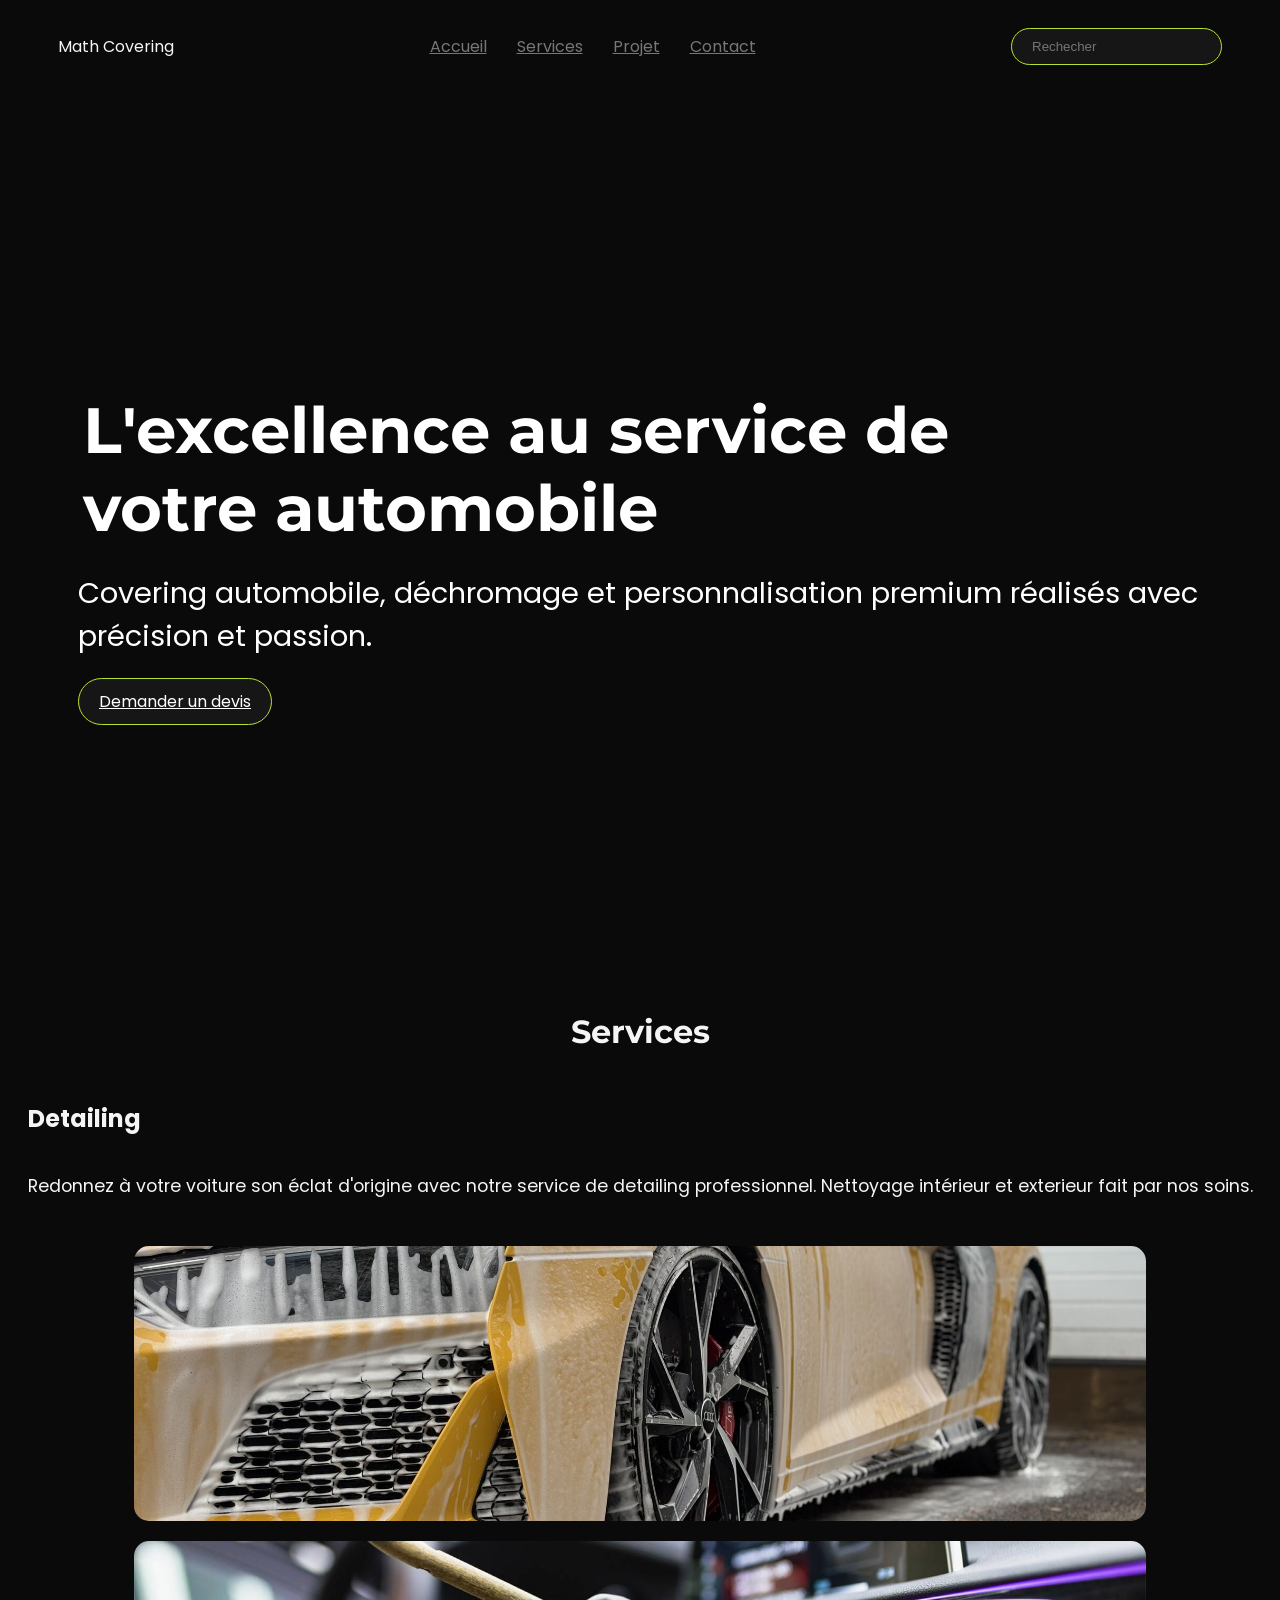
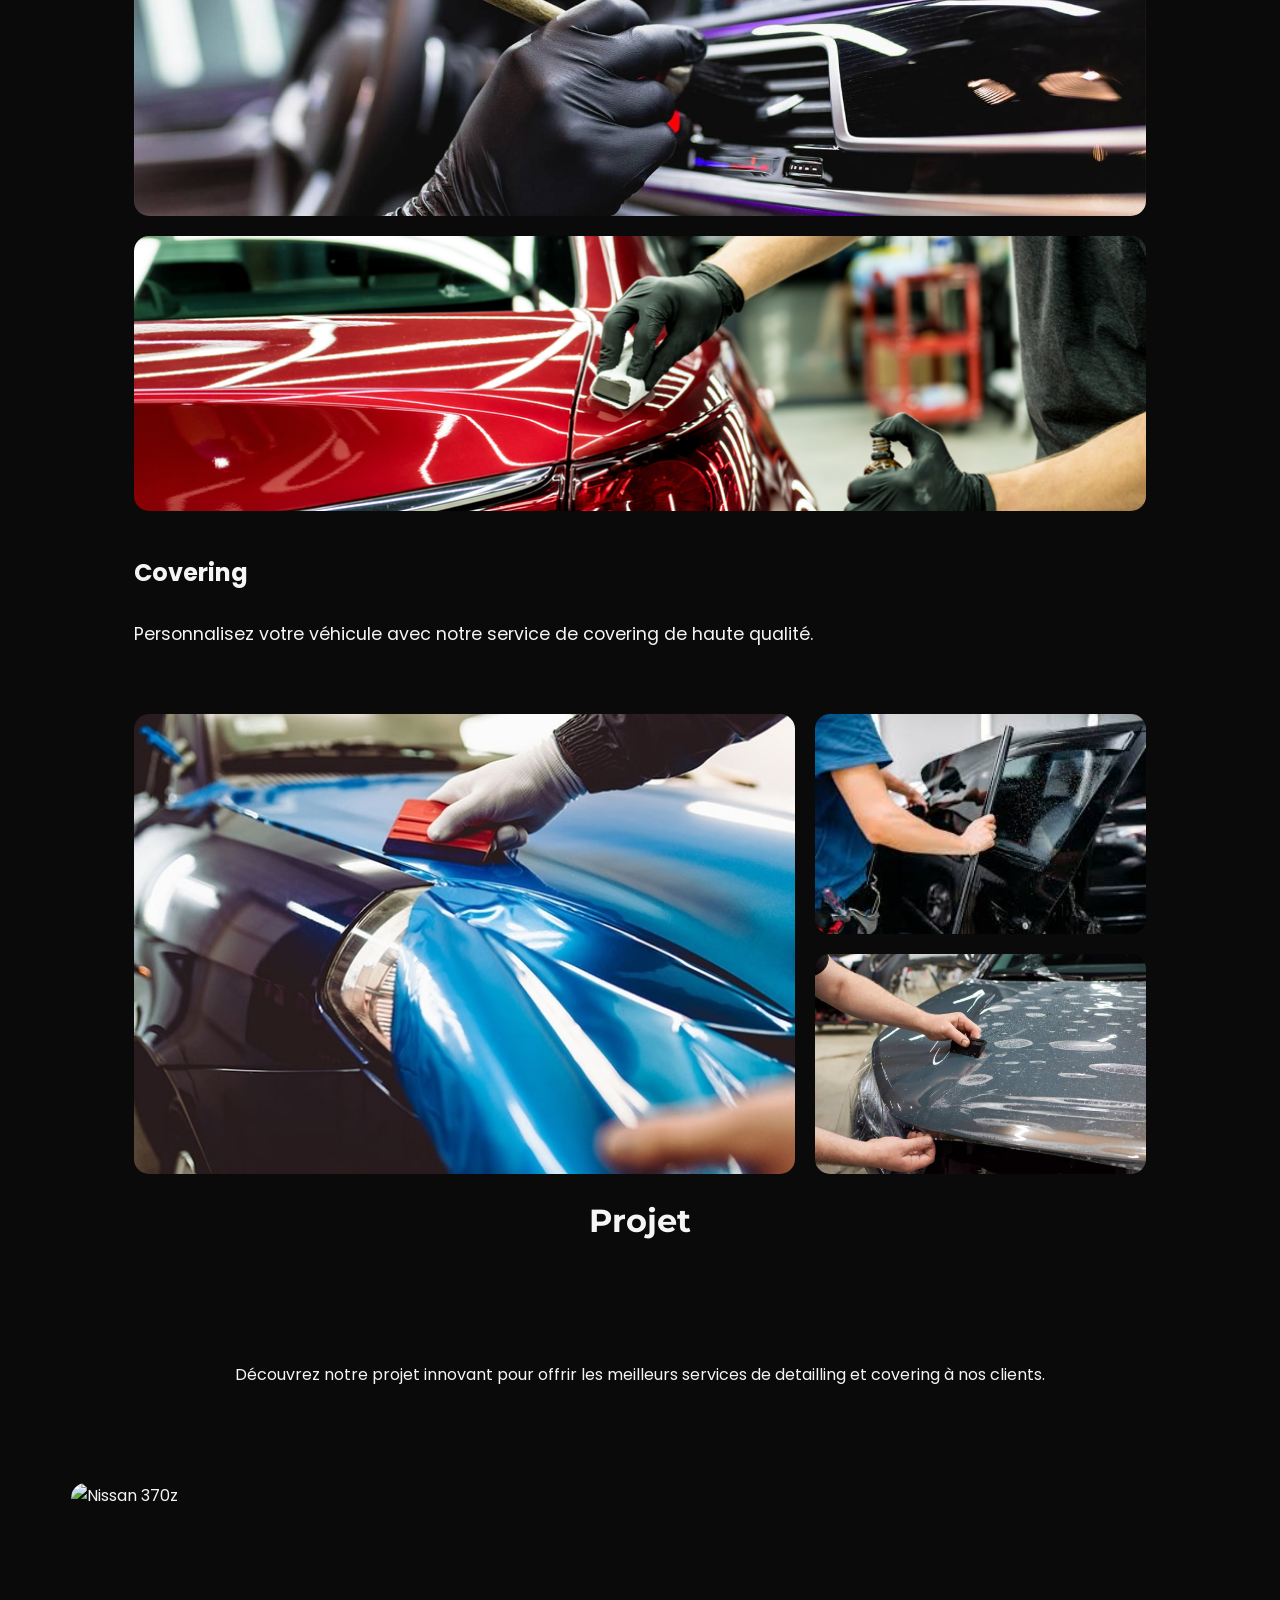
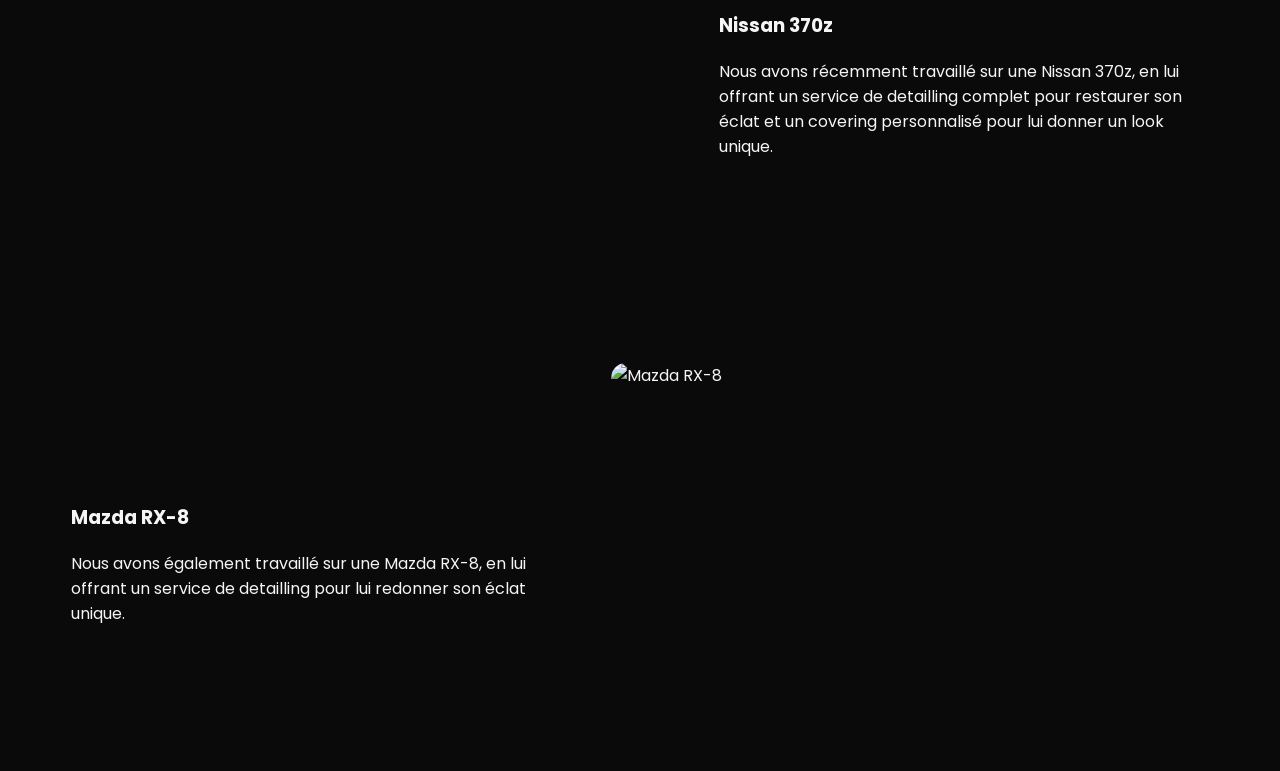
==== index.html @ cb493391 "Add files via upload" ====
<!DOCTYPE html>
<html lang="fr">
<head>
    <meta charset="UTF-8">
    <meta name="viewport" content="width=device-width, initial-scale=1.0">

    <title>Math Covering</title>

    <!-- Police Montserrat -->
    <link rel="preconnect" href="https://fonts.googleapis.com">
    <link rel="preconnect" href="https://fonts.gstatic.com" crossorigin>
    <link href="https://fonts.googleapis.com/css2?family=Manrope:wght@200..800&family=Montserrat:ital,wght@0,100..900;1,100..900&family=Orbitron:wght@400..900&family=Poppins:ital,wght@0,100;0,200;0,300;0,400;0,500;0,600;0,700;0,800;0,900;1,100;1,200;1,300;1,400;1,500;1,600;1,700;1,800;1,900&display=swap" rel="stylesheet">

    <!-- Police Poppins -->
     <link rel="preconnect" href="https://fonts.googleapis.com">
    <link rel="preconnect" href="https://fonts.gstatic.com" crossorigin>
    <link href="https://fonts.googleapis.com/css2?family=Manrope:wght@200..800&family=Montserrat:ital,wght@0,100..900;1,100..900&family=Orbitron:wght@400..900&family=Poppins:ital,wght@0,100;0,200;0,300;0,400;0,500;0,600;0,700;0,800;0,900;1,100;1,200;1,300;1,400;1,500;1,600;1,700;1,800;1,900&display=swap" rel="stylesheet">

    <link rel="stylesheet" href="style.css">
</head>

<body>
    <header class="header">
        <div class="logo">Math Covering</div>
        
        <nav class="menu">
            <a href="#index">Accueil</a>
            <a href="#services">Services</a>
            <a href="#project">Projet</a>
            <a href="../Math_cov/contact/contact.html">Contact</a>
        </nav>

        <div class="search">
            <input type="text" placeholder="Rechecher">
        </div>
    </header>

    <main>
        <section class="presentation">

            <video class="video" muted autoplay loop playsinline>
                <source src="Images/video-bmw.mp4" type="video/mp4"></source>
            </video>

            <div class="hero-content">
                <h2>L'excellence au service de votre automobile</h2>

                <p>
                    Covering automobile, déchromage et personnalisation premium réalisés avec précision et passion.
                </p>

                <a class="demand_devis" href="../Math_cov/contact/contact.html" target="_parent">
                Demander un devis
                </a>
            </div>
        </section>

        <div id="services" class="services">
            <h2>Services</h2>

            <div class="detailling">
                <h3>Detailing</h3>
                <p>Redonnez à votre voiture son éclat d'origine avec notre service de detailing professionnel. Nettoyage intérieur et exterieur fait par nos soins.</p>
            </div>

            <div class="galerie_detail">

                <div class="card_detail">
                <img src="Images/detailing-1.jpg" alt="detailing">
                <div class="overlay1_detail">
                    <h3>Lavage extérieur avec des produits de qualité.</h3>
                </div>
            </div>

            <div class="card_detail">
                <img src="Images/detailing-2.jpg" alt="detailing">
                <div class="overlay1_detail">
                    <h3>Lavage intérieur avec précision.</h3>
                </div>
            </div>

            <div class="card_detail">
                <img src="Images/detailing-3.jpg" alt="detailing">
                <div class="overlay1_detail">
                    <h3>Finitions pour un éclat premium.</h3>
                </div>
            </div>

            <div class="covering">
                <h3>Covering</h3>
                <p>Personnalisez votre véhicule avec notre service de covering de haute qualité.</p>
            </div>

            <div class="galerie_cov">

                <div class="cov_big card_cov">
                    <img src="Images/covering-1.jpg" alt="covering">
                    <div class="overlay_cov">
                        <h3>Covering Complet</h3>
                    </div>
                </div>

                <div class="card_cov">
                    <img src="Images/covering-2.jpg" alt="covering">
                    <div class="overlay_cov">
                        <h3>Vitre teinté</h3>
                    </div>
                </div>
                
                <div class="card_cov">
                    <img src="Images/covering-3.jpg" alt="covering">
                    <div class="overlay_cov">
                        <h3>Pose PPF</h3>
                    </div>
                </div>
                
            </div>
        </div>

        <div id="project" class="project">
            <h2>Projet</h2>
            <p>Découvrez notre projet innovant pour offrir les meilleurs services de detailling et covering à nos clients.</p>

            <div class="nissan">
                <img src="images/370Z.jpeg" alt="Nissan 370z" class="nissan370z">

                <div class="project-text">
                    <h3>Nissan 370z</h3>
                    <p>Nous avons récemment travaillé sur une Nissan 370z, en lui offrant un service de detailling complet pour restaurer son éclat et un covering personnalisé pour lui donner un look unique.</p>
                </div>
            </div>

            <div class="mazda">
                <img src="images/rx8.jpg" alt="Mazda RX-8" class="rx8">

                <div class="project-text">
                    <h3>Mazda RX-8</h3>
                    <p>Nous avons également travaillé sur une Mazda RX-8, en lui offrant un service de detailling pour lui redonner son éclat unique.</p>
                </div>
            </div>
        </div>
    </main>
</body>
</html>
---- style.css ----
:root {
  --background: #0a0a0a;
  --surface: #151515;
  --text: #f5f5f5;
  --accent: #b7e230;
  --gold: #c8a24d;
}

body {
  background: var(--background);
  color: var(--text);
  font-family: "Poppins", sans-serif;
}

.header {
    display: flex;
    align-items: center;
    justify-content: space-between;
    padding: 20px 50px;
}

.menu {
    display: flex;
    gap: 30px;
}

.search input {
    background: rgba(255,255,255,0.05);
    border: 1px solid #B7E230;
    color: #fff;
    padding: 10px 20px;
    border-radius: 50px;
    outline: none;
}

.search input:focus {
    box-shadow: 0 0 15px rgba(183,226,48,0.4)
}

.menu:hover{
    color: #B7E230;
}

.contenue {
    display: inline-block;
    padding: 0 .2em 0 0;
}

::selection {
    background: #B7E230;
    color: #0A0A0A;
}

.header a {
    color: #777;
}

.demand_devis {
    background: rgba(255,255,255,0.05);
    border: 1px solid #B7E230;
    color: #fff;
    padding: 10px 20px;
    border-radius: 50px;
    outline: none;
}

video {
    width: 100%;
    height: 100vh;
    object-fit: cover;
}

.presentation {
    position: relative;
    height: 100vh;
    overflow: hidden;
}

.video {
    position: absolute;
    top: 0;
    left: 0;

    width: 100%;
    height: 100%;

    object-fit: cover;
}

.hero-content {
    position: relative;
    z-index: 2;

    height: 100%;

    display: flex;
    flex-direction: column;
    justify-content: center;
    align-items: flex-start;

    text-align: left;
    color: white;

    margin-left: 50px;
    padding: 20px;
}

.hero-content h2 {
    font-size: 4rem;
    max-width: 900px;
    text-align: flex-start;
    margin: 5px;
    font-family: 'Montserrat', sans-serif;
}

.hero-content p {
    font-size: 1.8rem;
    margin: 20px 0;
    font-family: 'Poppins', sans-serif;
}

.services {
    display: flex;
    flex-direction: column;
    align-items: center;
}

.services h2 {
    font-size: 2rem;
    text-align: center;
    font-family: 'Montserrat', sans-serif;
}

.detailling h3 {
    font-size: 1.5em;
}
.detailling p {
    font-size: 1.1em;
    margin-top: 3%;
}

.covering h3 {
    font-size: 1.5em;
}
.covering p {
    font-size: 1.1em;
    margin-top: 3%;
}

.galerie_detail {
    display: flex; /* Active Flexbox */
    flex-direction: column; /* Met les photos en colonne */
    gap: 20px; /* Espace entre les photos */
    width: 80%; /* Largeur de la colonne */
    margin-top: 30px; /* Espace au-dessus */
}

.card_detail {
    position: relative; /* Sert de repère pour l’overlay */
    overflow: hidden; /* Cache ce qui dépasse */
    border-radius: 15px; /* Arrondit les coins */
}

.card_detail img {
    width: 100%; /* Image prend toute la largeur */
    height: 275px; /* Hauteur de l’image */
    object-fit: cover; /* Image remplie sans être déformée */
    display: block; /* Supprime l’espace parasite sous l’image */
}

.overlay1_detail {
    position: absolute; /* Place le texte par-dessus l’image */
    top: 0; /* Collé en haut */
    left: 0; /* Collé à gauche */
    width: 100%; /* Prend toute la largeur */
    height: 100%; /* Prend toute la hauteur */

    background: rgba(0, 0, 0, 0.7); /* Fond noir transparent */
    color: white; /* Texte blanc */

    display: flex; /* Active Flexbox */
    justify-content: center; /* Centre horizontalement */
    align-items: center; /* Centre verticalement */

    text-align: center; /* Centre le texte */
    padding: 20px; /* Espace intérieur */

    opacity: 0; /* Cache le texte */
    transition: 0.3s; /* Animation douce */
}

.card_detail:hover .overlay1_detail {
    opacity: 1; /* Affiche le texte au survol */
}

.galerie_cov {
    display: grid;
    grid-template-columns: 2fr 1fr;
    gap: 20px;
    width: 100%;
    margin-top: 30px;
}

.card_cov {
    position: relative;
    overflow: hidden;
    border-radius: 15px;
    height: 220px;
}

.cov_big {
    grid-row: span 2;
    height: 460px;
}

.card_cov img {
    width: 100%;
    height: 100%;
    object-fit: cover;
    display: block;
}

.overlay_cov {
    position: absolute;
    inset: 0;

    background: rgba(0,0,0,0.65);
    color: white;

    display: flex;
    justify-content: center;
    align-items: center;

    text-align: center;
    opacity: 0;
    transition: 0.3s;
}

.card_cov:hover .overlay_cov {
    opacity: 1;
}

.project {
    display: flex; /* Active Flexbox */
    flex-direction: column; /* Met Nissan puis Mazda en colonne */
    align-items: center; /* Centre les blocs */
    gap: 80px; /* Espace entre chaque projet */
}

.nissan, .mazda {
    display: flex; /* Image et texte côte à côte */
    align-items: center; /* Centre verticalement */
    gap: 50px; /* Espace entre image et texte */
    width: 90%; /* Largeur du bloc */
}

.mazda {
    flex-direction: row-reverse; /*image à droite, texte à gauche */
}

.nissan img, .mazda img {
    width: 55%; /* Image plus grande que le texte */
    height: 400px; /*Hauteur fixe */
    object-fit: cover; /* Remplis sans deformer */
    border-radius: 15px; /* Largeur du texte */
}

.project-text {
    width: 45%; /* Largeur du texte */
}
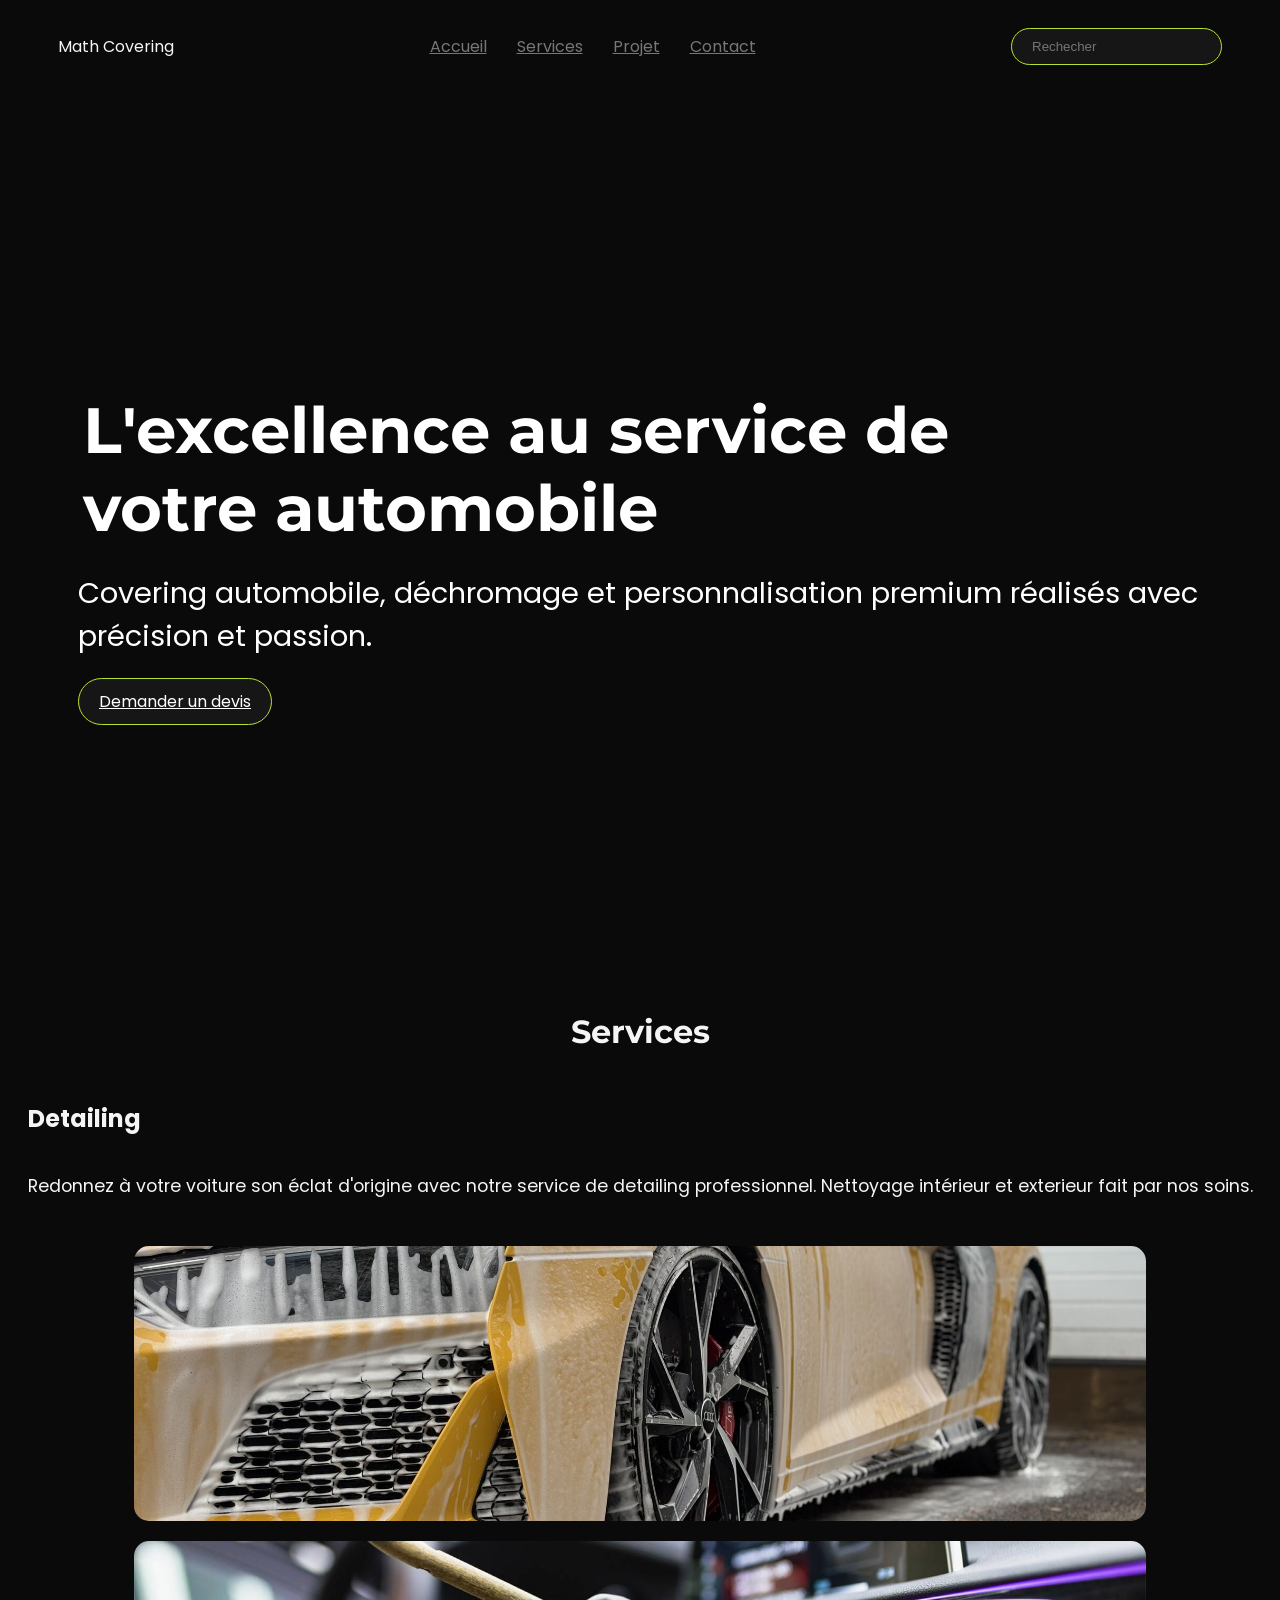
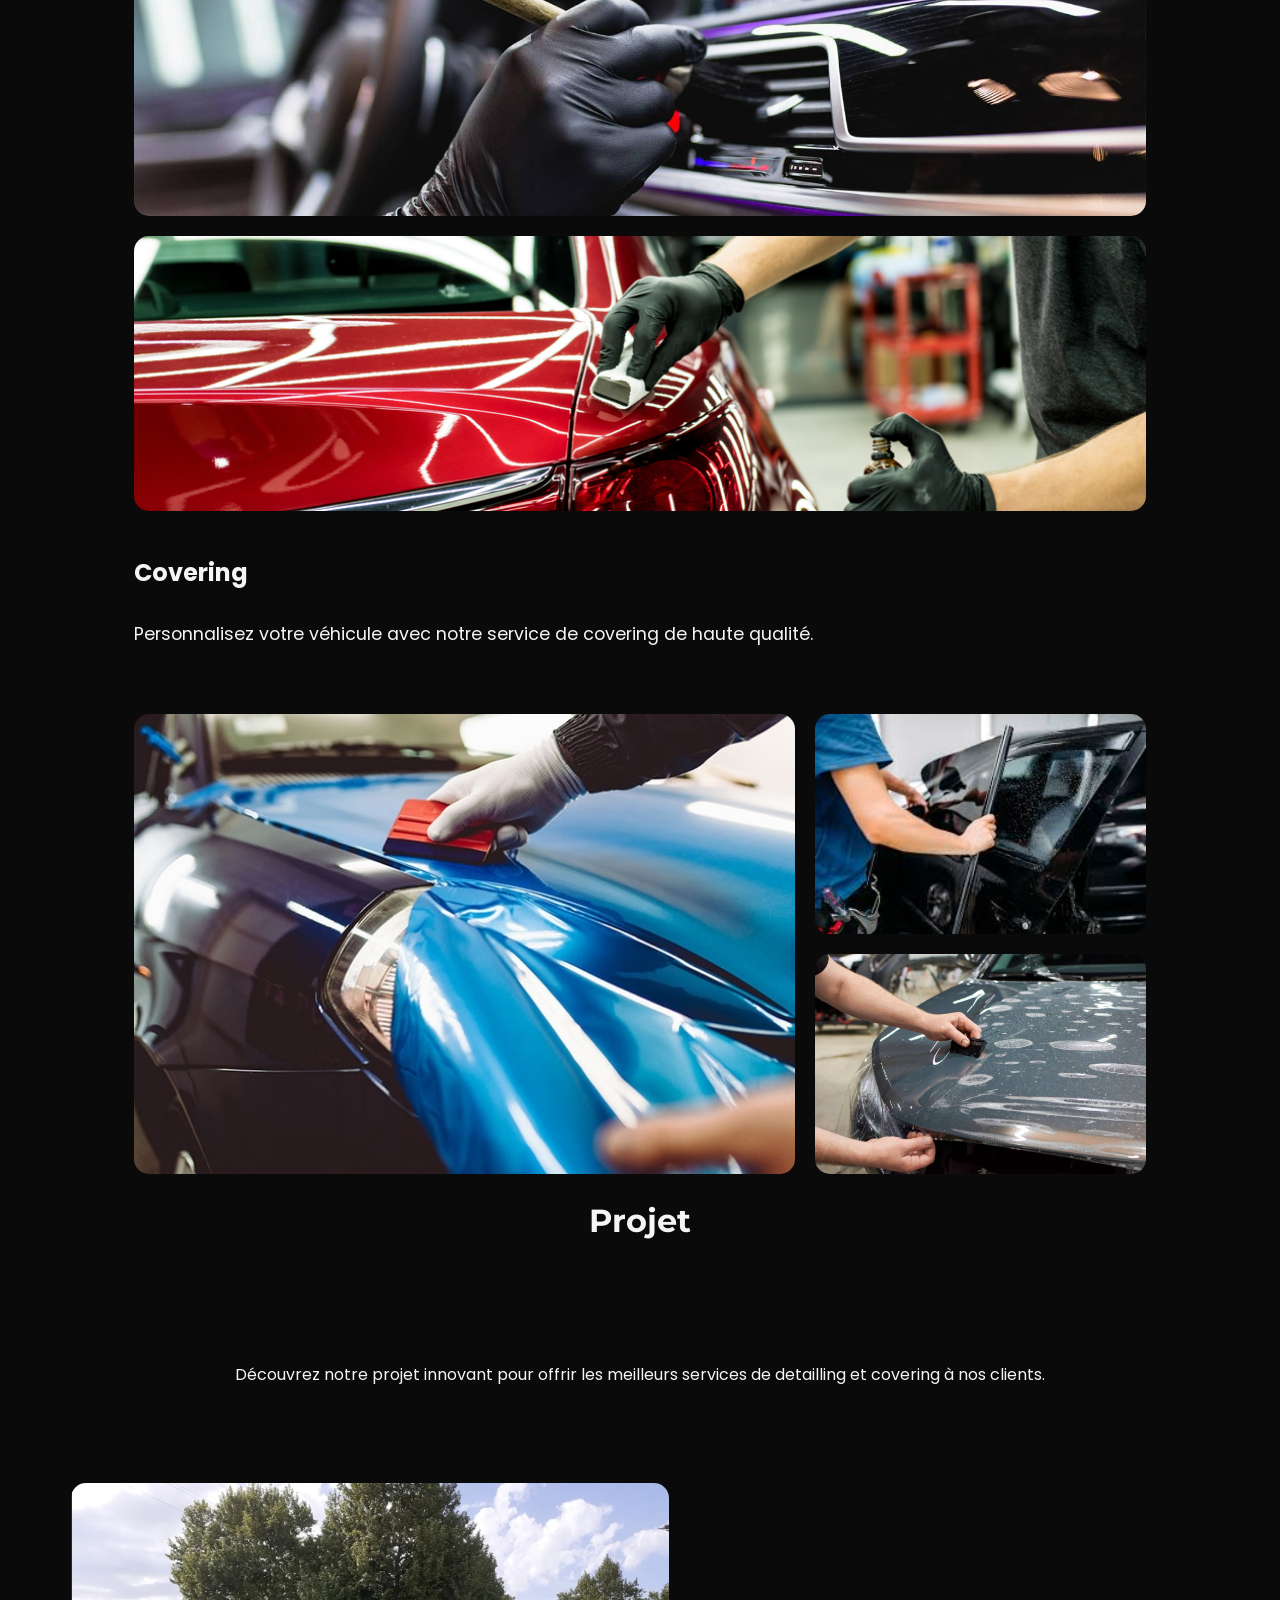
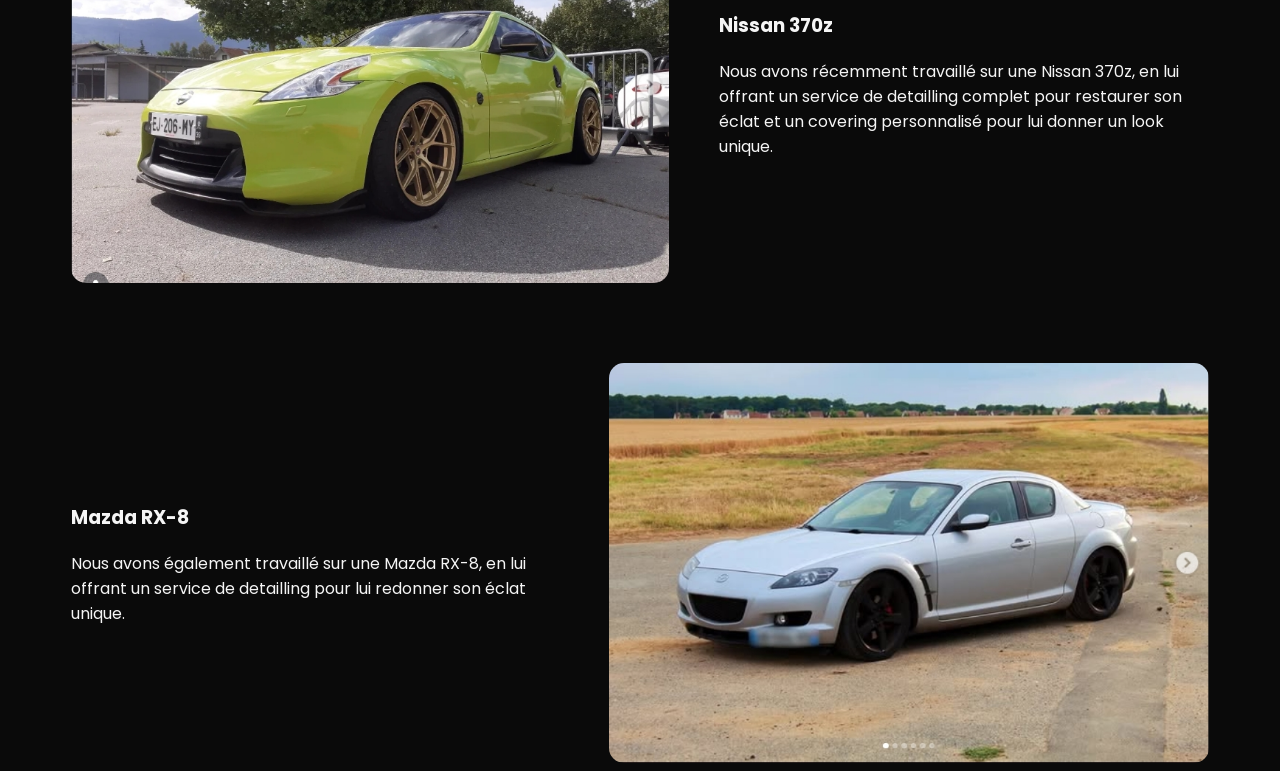
==== commit 8b74ead2: "Update index.html" ====
--- a/index.html
+++ b/index.html
@@ -122,7 +122,7 @@
             <p>Découvrez notre projet innovant pour offrir les meilleurs services de detailling et covering à nos clients.</p>
 
             <div class="nissan">
-                <img src="images/370Z.jpeg" alt="Nissan 370z" class="nissan370z">
+                <img src="Images/370Z.jpeg" alt="Nissan 370z" class="nissan370z">
 
                 <div class="project-text">
                     <h3>Nissan 370z</h3>
@@ -131,7 +131,7 @@
             </div>
 
             <div class="mazda">
-                <img src="images/rx8.jpg" alt="Mazda RX-8" class="rx8">
+                <img src="Images/rx8.jpg" alt="Mazda RX-8" class="rx8">
 
                 <div class="project-text">
                     <h3>Mazda RX-8</h3>
@@ -141,4 +141,4 @@
         </div>
     </main>
 </body>
-</html>+</html>
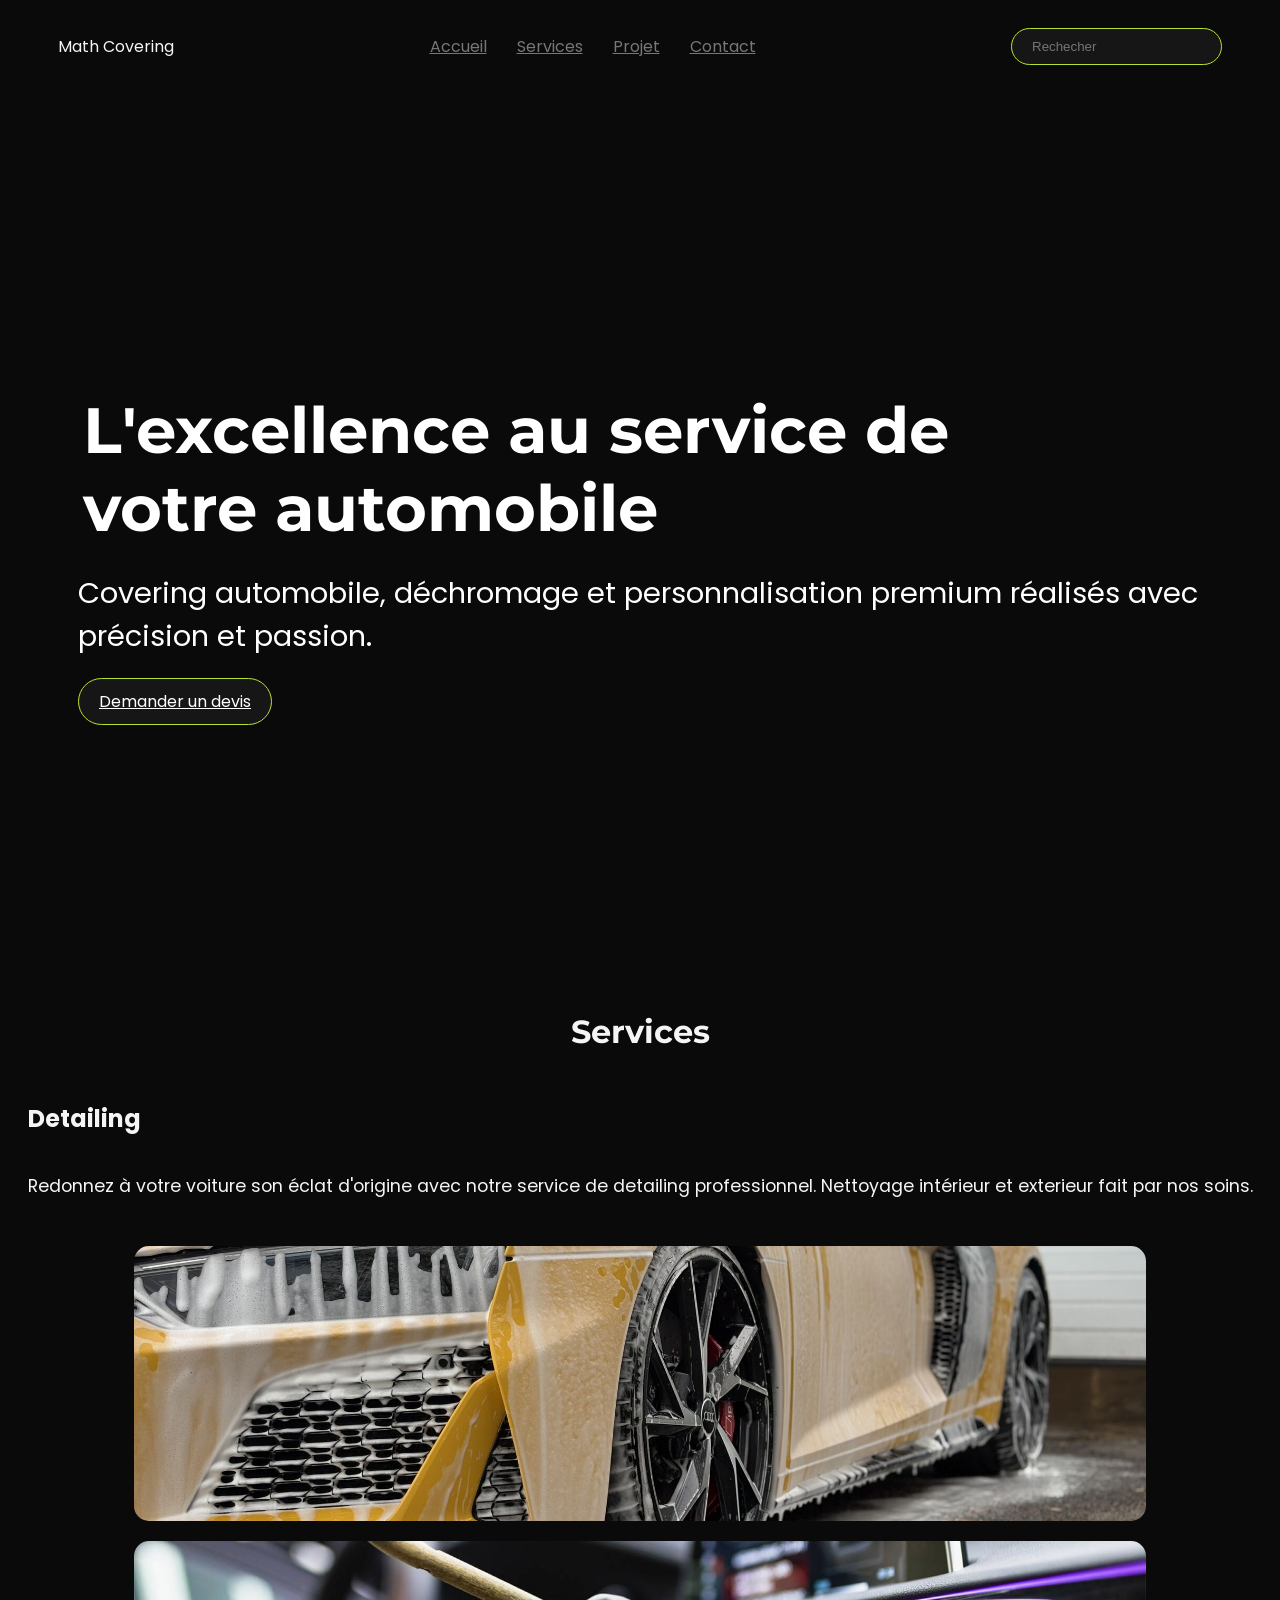
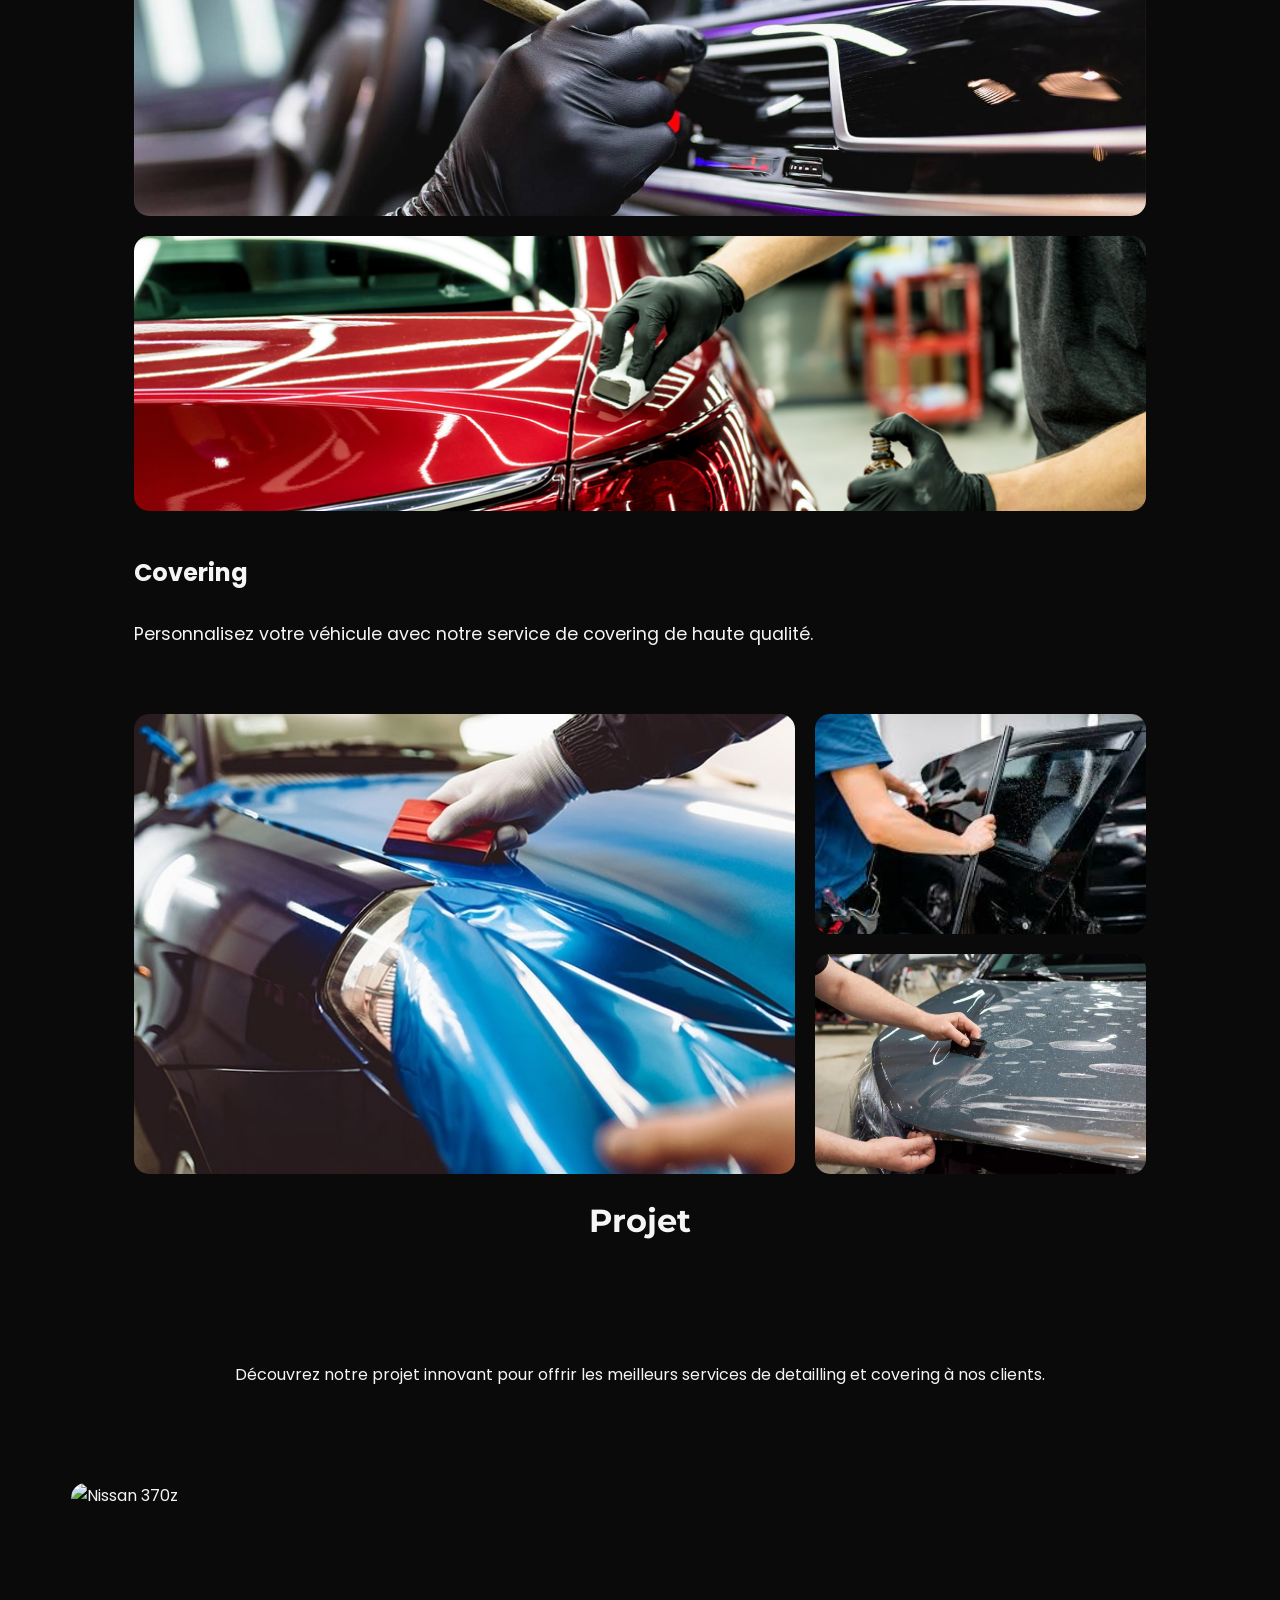
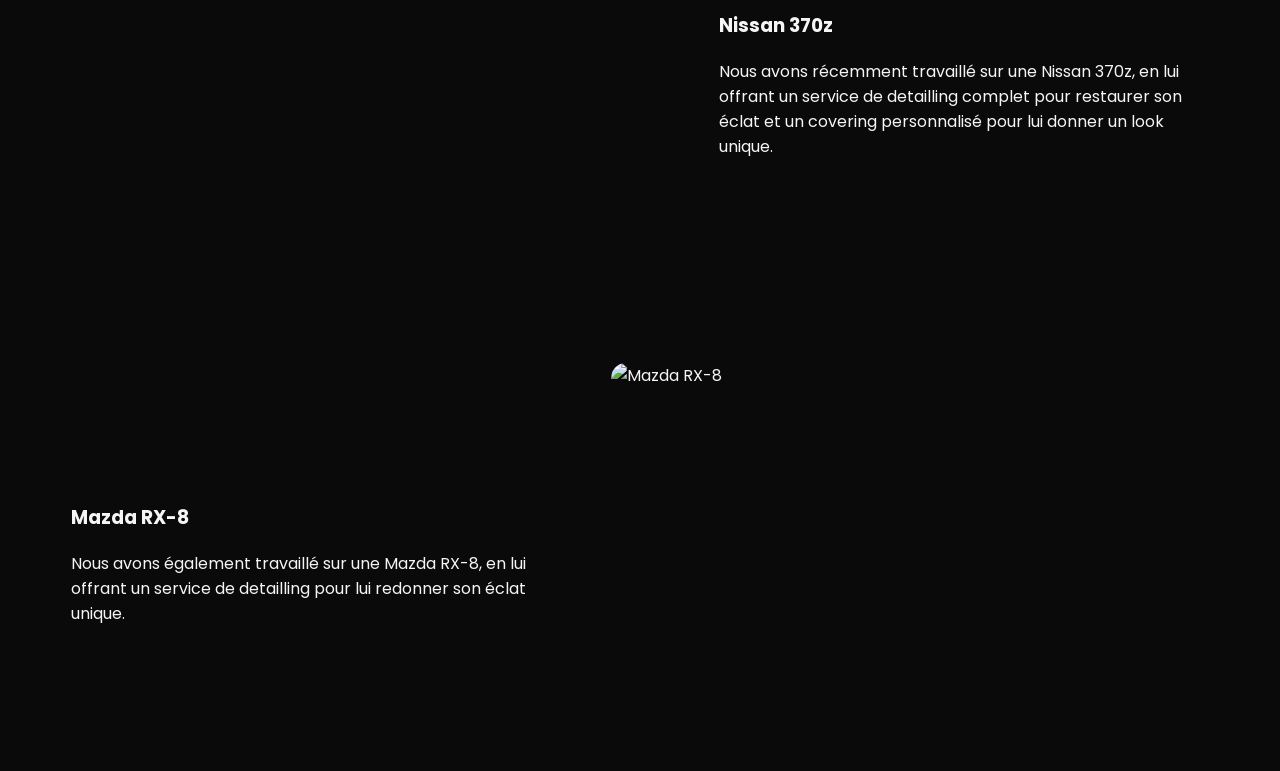
==== commit 2f7c1022: "Add files via upload" ====
--- a/index.html
+++ b/index.html
@@ -122,7 +122,7 @@
             <p>Découvrez notre projet innovant pour offrir les meilleurs services de detailling et covering à nos clients.</p>
 
             <div class="nissan">
-                <img src="Images/370Z.jpeg" alt="Nissan 370z" class="nissan370z">
+                <img src="images/370Z.jpeg" alt="Nissan 370z" class="nissan370z">
 
                 <div class="project-text">
                     <h3>Nissan 370z</h3>
@@ -131,7 +131,7 @@
             </div>
 
             <div class="mazda">
-                <img src="Images/rx8.jpg" alt="Mazda RX-8" class="rx8">
+                <img src="images/rx8.jpg" alt="Mazda RX-8" class="rx8">
 
                 <div class="project-text">
                     <h3>Mazda RX-8</h3>
@@ -141,4 +141,4 @@
         </div>
     </main>
 </body>
-</html>
+</html>
